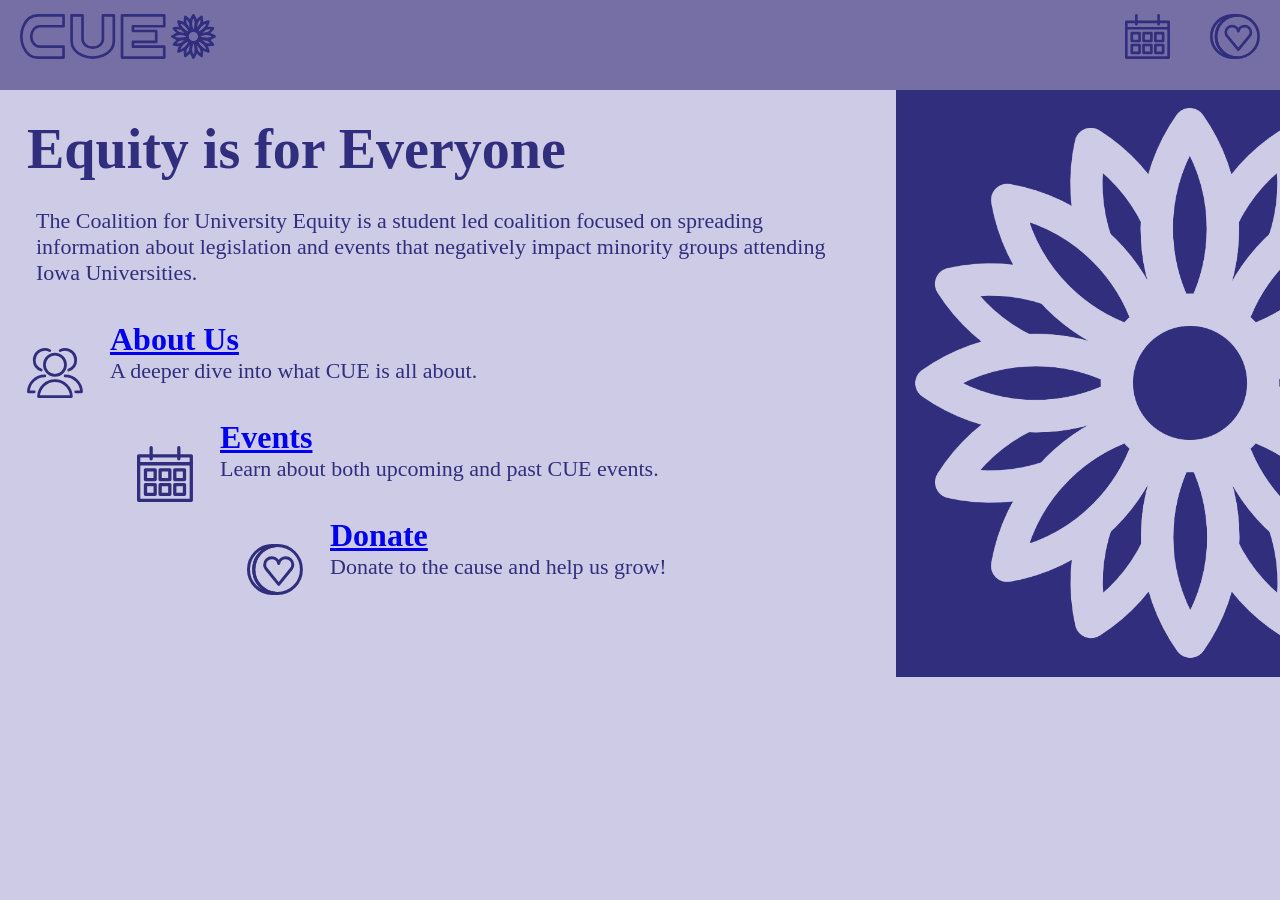
==== index.html @ 06facc8b "Filled out index.html; optimized index.html for mobile; incorporated icons into navbar" ====
<!DOCTYPE html>
<html lang="en">
    <head>
        <title>Home | Coalition for University Equity</title>
        <meta charset="utf-8" />
        <meta name="viewport" content="width=device-width, initial-scale=1" />
        <link rel="stylesheet" href="styles.css" />
    </head>
    <body>
        <div class="navbar">
            <a href="index.html"><img src="assets/cue_logo_flower.svg" alt="Home" class="navbar-logo"></a>
            <a href="donate.html" style="float: right"><img src="assets/donations.svg" alt="Donate" class="navbar-logo"></img></a>
            <a href="events.html" style="float: right"><img src="assets/events.svg" alt="Events" class="navbar-logo"></img></a>
        </div>
        <img src="assets/logo-vertical.png" alt="Coalition for University Equity logo" class="logo-vertical-img" />
        <div class="main">
            <h1><strong>Equity is for Everyone</strong></h1>
            <p>The Coalition for University Equity is a student led coalition focused on spreading information
                about legislation and events that negatively impact minority groups attending Iowa Universities.<br></br></p>
            <a href="about-us.html"><img src="assets/about.svg" alt="About Us" class="logo-small"></img></a>
            <h2><strong><a href="about-us.html">About Us</a></strong></h2>
            <p>A deeper dive into what CUE is all about.<br></br></p>
            <a href="events.html"><img src="assets/events.svg" alt="Events" class="logo-small"></img></a>
            <h2><strong><a href="events.html">Events</a></strong></h2>
            <p>Learn about both upcoming and past CUE events.<br></br></p>
            <a href="donate.html"><img src="assets/donations.svg" alt="Donate" class="logo-small"></img></a>
            <h2><strong><a href="donate.html">Donate</a></strong></h2>
            <p>Donate to the cause and help us grow!</p>
        </div>
    </body>
</html>
---- styles.css ----
html, body {
    background: #cecbe6;
    color: #302e7d;
    /*overflow: hidden;*/
    margin: 0 0 0 0;
}

.navbar {
  overflow: hidden;
  background: #756FA6;
  float: top;
  margin: 0 0 0 0;
  z-index: 999;
  width: 100%;
  height: 10vh;
}

.navbar a {
  float: left;
  display: block;
  text-align: center;
  padding: 14px 20px;
  text-decoration: none;
}

.navbar-logo {
    padding: 0px 0px;
    height: 5vh;
}

@media (min-aspect-ratio: 1/1)
{
    .logo-vertical-img {
        float: right;
        margin: 0 0 0 3vmin;
        top: 10vh;
        right: 0;
        max-height: 90vh;
        max-width: 30vw;
        width: auto;
        aspect-ratio: auto;
    }

    .main {
        padding: 0 0;
        text-align: left;
    }

    .main h1{
        font-size: 56px;
        margin: 3vmin 3vmin 3vmin 3vmin;
    }

    .main h2{
        font-size: 32px;
        margin: 0 4vmin 0 4vmin;
    }

    .main p{
        font-size: 22px;
        margin: 0 4vmin 1vmin 4vmin;
    }

    .logo-small {
        float: left;
        width: 56px;
        margin: 3vmin 3vmin 3vmin 3vmin;
    }
}

@media (max-aspect-ratio: 1/1)
{
    .logo-vertical-img {
        height: 0px;
    }

    .main {
        padding: 0 0;
        text-align: center;
    }

    .main h1{
        font-size: 40px;
        margin: 3vmin 3vmin 3vmin 3vmin;
    }

    .main h2{
        font-size: 30px;
        margin: 0 4vmin 0 4vmin;
    }

    .main p{
        font-size: 18px;
        margin: 0 4vmin 0 4vmin;
    }

    .logo-small {
        float: top;
        width: 40px;
        margin: 0vmin 3vmin 0vmin 3vmin;
    }
}

.logo-large {
    float: left;
    width: 72px;
    margin: 3vmin 3vmin 3vmin 3vmin;
}

.donations{
    padding: 0 0;
}

.donations h1{
    font-size: 64px;
    margin: 0 3vmin 0 3vmin;
}

.donations h2{
    font-size: 48px;
    margin: 0 3vmin 0 3vmin;
}

.donations p{
    font-size: 28px;
    margin: 0 3vmin 0 3vmin;
}
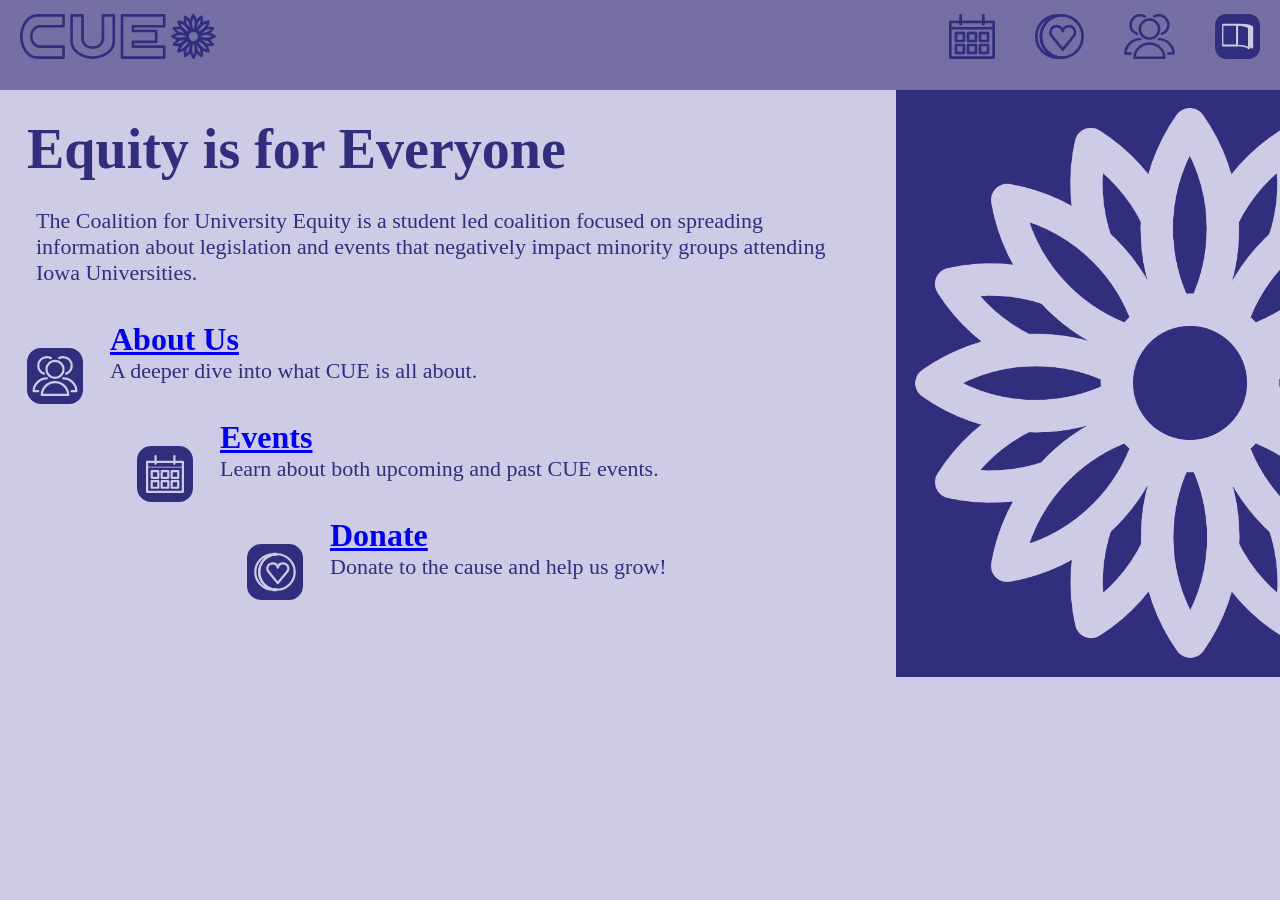
==== commit 309992bc: "Updated some assets, imported zines" ====
--- a/index.html
+++ b/index.html
@@ -9,6 +9,8 @@
     <body>
         <div class="navbar">
             <a href="index.html"><img src="assets/cue_logo_flower.svg" alt="Home" class="navbar-logo"></a>
+            <a href="zines.html" style="float: right"><img src="assets/zines_dark.svg" alt="Zines" class="navbar-logo"></img></a>
+            <a href="about-us.html" style="float: right"><img src="assets/about.svg" alt="About Us" class="navbar-logo"></img></a>
             <a href="donate.html" style="float: right"><img src="assets/donations.svg" alt="Donate" class="navbar-logo"></img></a>
             <a href="events.html" style="float: right"><img src="assets/events.svg" alt="Events" class="navbar-logo"></img></a>
         </div>
@@ -17,13 +19,13 @@
             <h1><strong>Equity is for Everyone</strong></h1>
             <p>The Coalition for University Equity is a student led coalition focused on spreading information
                 about legislation and events that negatively impact minority groups attending Iowa Universities.<br></br></p>
-            <a href="about-us.html"><img src="assets/about.svg" alt="About Us" class="logo-small"></img></a>
+            <a href="about-us.html"><img src="assets/about_dark.svg" alt="About Us" class="logo-small"></img></a>
             <h2><strong><a href="about-us.html">About Us</a></strong></h2>
             <p>A deeper dive into what CUE is all about.<br></br></p>
-            <a href="events.html"><img src="assets/events.svg" alt="Events" class="logo-small"></img></a>
+            <a href="events.html"><img src="assets/events_dark.svg" alt="Events" class="logo-small"></img></a>
             <h2><strong><a href="events.html">Events</a></strong></h2>
             <p>Learn about both upcoming and past CUE events.<br></br></p>
-            <a href="donate.html"><img src="assets/donations.svg" alt="Donate" class="logo-small"></img></a>
+            <a href="donate.html"><img src="assets/donations_dark.svg" alt="Donate" class="logo-small"></img></a>
             <h2><strong><a href="donate.html">Donate</a></strong></h2>
             <p>Donate to the cause and help us grow!</p>
         </div>
--- a/styles.css
+++ b/styles.css
@@ -66,6 +66,18 @@
         width: 56px;
         margin: 3vmin 3vmin 3vmin 3vmin;
     }
+
+    .logo-large {
+    float: left;
+    width: 72px;
+    margin: 3vmin 3vmin 3vmin 3vmin;
+    }
+
+    .logo-mobile {
+        float: top;
+        width: 0px;
+        margin: 0vmin 0vmin 0vmin 0vmin;
+    }
 }
 
 @media (max-aspect-ratio: 1/1)
@@ -99,12 +111,18 @@
         width: 40px;
         margin: 0vmin 3vmin 0vmin 3vmin;
     }
-}
 
-.logo-large {
-    float: left;
-    width: 72px;
-    margin: 3vmin 3vmin 3vmin 3vmin;
+    .logo-large {
+    float: top;
+    width: 64px;
+    margin: 0vmin 3vmin 0vmin 3vmin;
+    }
+
+    .logo-mobile {
+        float: top;
+        width: 64px;
+        margin: 3vmin 3vmin 3vmin 3vmin;
+    }
 }
 
 .donations{
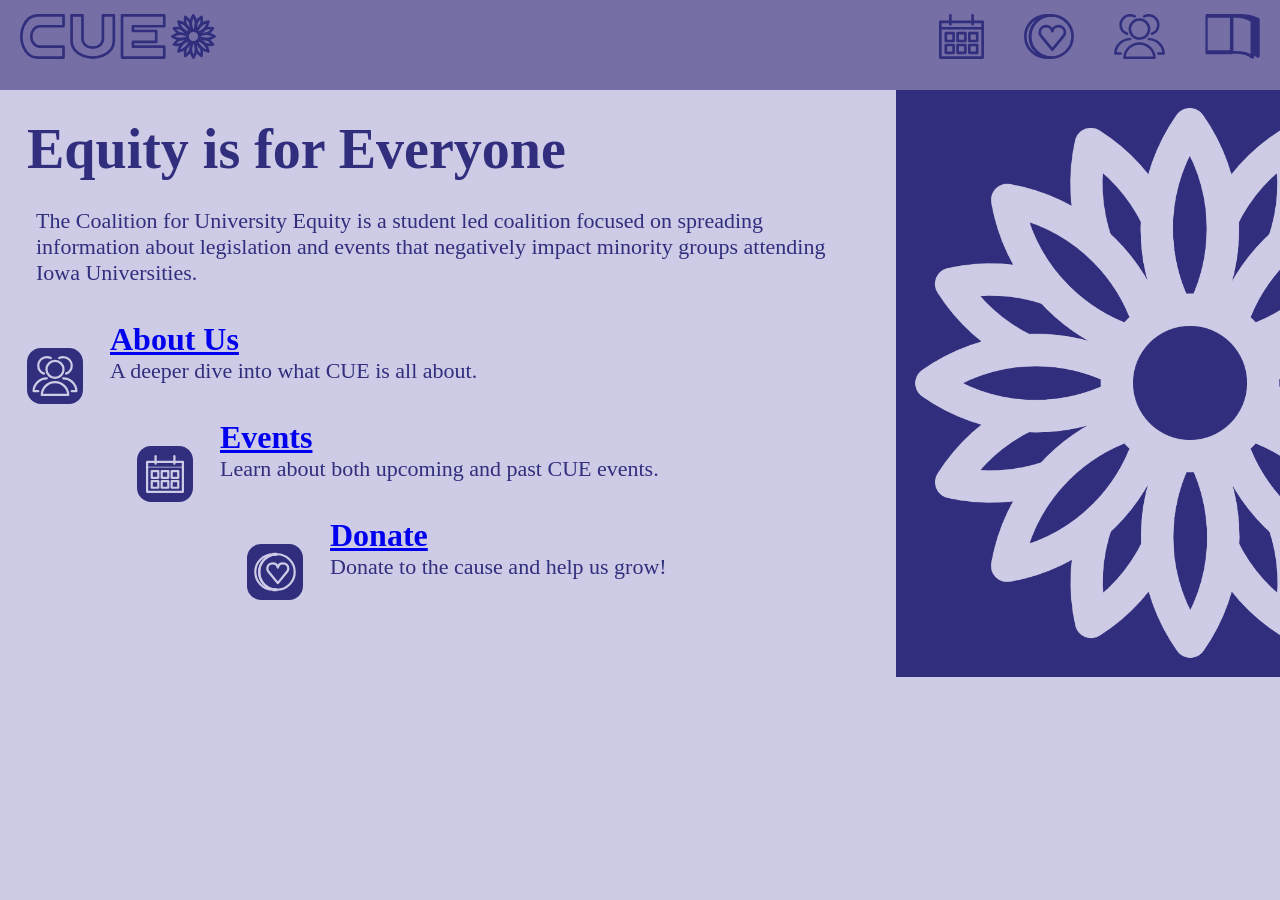
==== commit 4b3e6a6e: "Implemented the no background version of the zines icon" ====
--- a/index.html
+++ b/index.html
@@ -9,7 +9,7 @@
     <body>
         <div class="navbar">
             <a href="index.html"><img src="assets/cue_logo_flower.svg" alt="Home" class="navbar-logo"></a>
-            <a href="zines.html" style="float: right"><img src="assets/zines_dark.svg" alt="Zines" class="navbar-logo"></img></a>
+            <a href="zines.html" style="float: right"><img src="assets/zines.svg" alt="Zines" class="navbar-logo"></img></a>
             <a href="about-us.html" style="float: right"><img src="assets/about.svg" alt="About Us" class="navbar-logo"></img></a>
             <a href="donate.html" style="float: right"><img src="assets/donations.svg" alt="Donate" class="navbar-logo"></img></a>
             <a href="events.html" style="float: right"><img src="assets/events.svg" alt="Events" class="navbar-logo"></img></a>
--- a/styles.css
+++ b/styles.css
@@ -31,6 +31,17 @@
 @media (min-aspect-ratio: 1/1)
 {
     .logo-vertical-img {
+        float: right;
+        margin: 0 0 0 3vmin;
+        top: 10vh;
+        right: 0;
+        max-height: 90vh;
+        max-width: 30vw;
+        width: auto;
+        aspect-ratio: auto;
+    }
+
+    .zines-video {
         float: right;
         margin: 0 0 0 3vmin;
         top: 10vh;
@@ -84,6 +95,17 @@
 {
     .logo-vertical-img {
         height: 0px;
+    }
+
+    .zines-video {
+        display: block;
+        margin: 0 0 0 0;
+        top: 10vh;
+        right: 0;
+        max-width: 50vw;
+        max-height: 50vh;
+        width: auto;
+        aspect-ratio: auto;
     }
 
     .main {
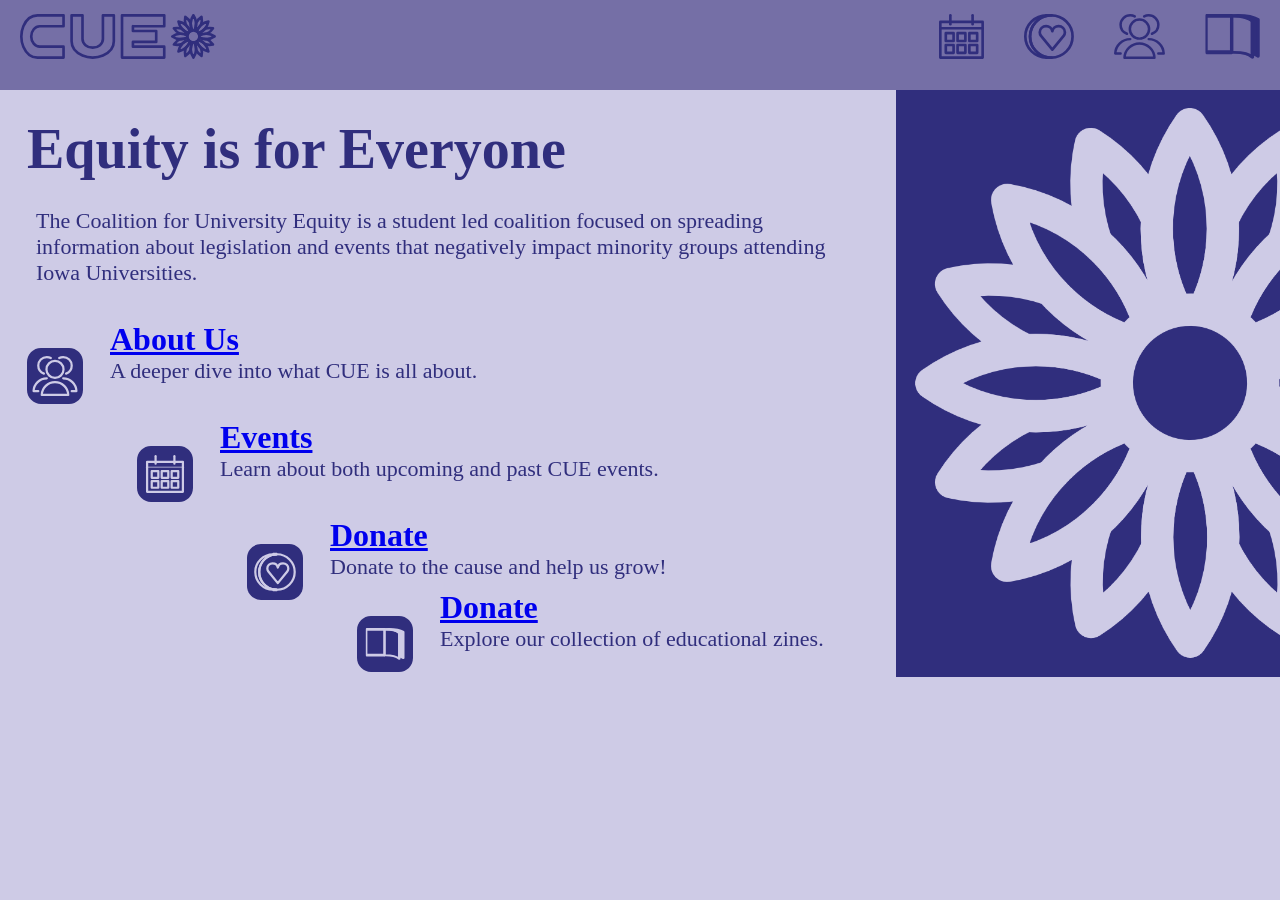
==== commit 97438330: "Added a blurb for the zines page" ====
--- a/index.html
+++ b/index.html
@@ -28,6 +28,9 @@
             <a href="donate.html"><img src="assets/donations_dark.svg" alt="Donate" class="logo-small"></img></a>
             <h2><strong><a href="donate.html">Donate</a></strong></h2>
             <p>Donate to the cause and help us grow!</p>
+            <a href="zines.html"><img src="assets/zines_dark.svg" alt="Zines" class="logo-small"></img></a>
+            <h2><strong><a href="zines.html">Donate</a></strong></h2>
+            <p>Explore our collection of educational zines.</p>
         </div>
     </body>
 </html>
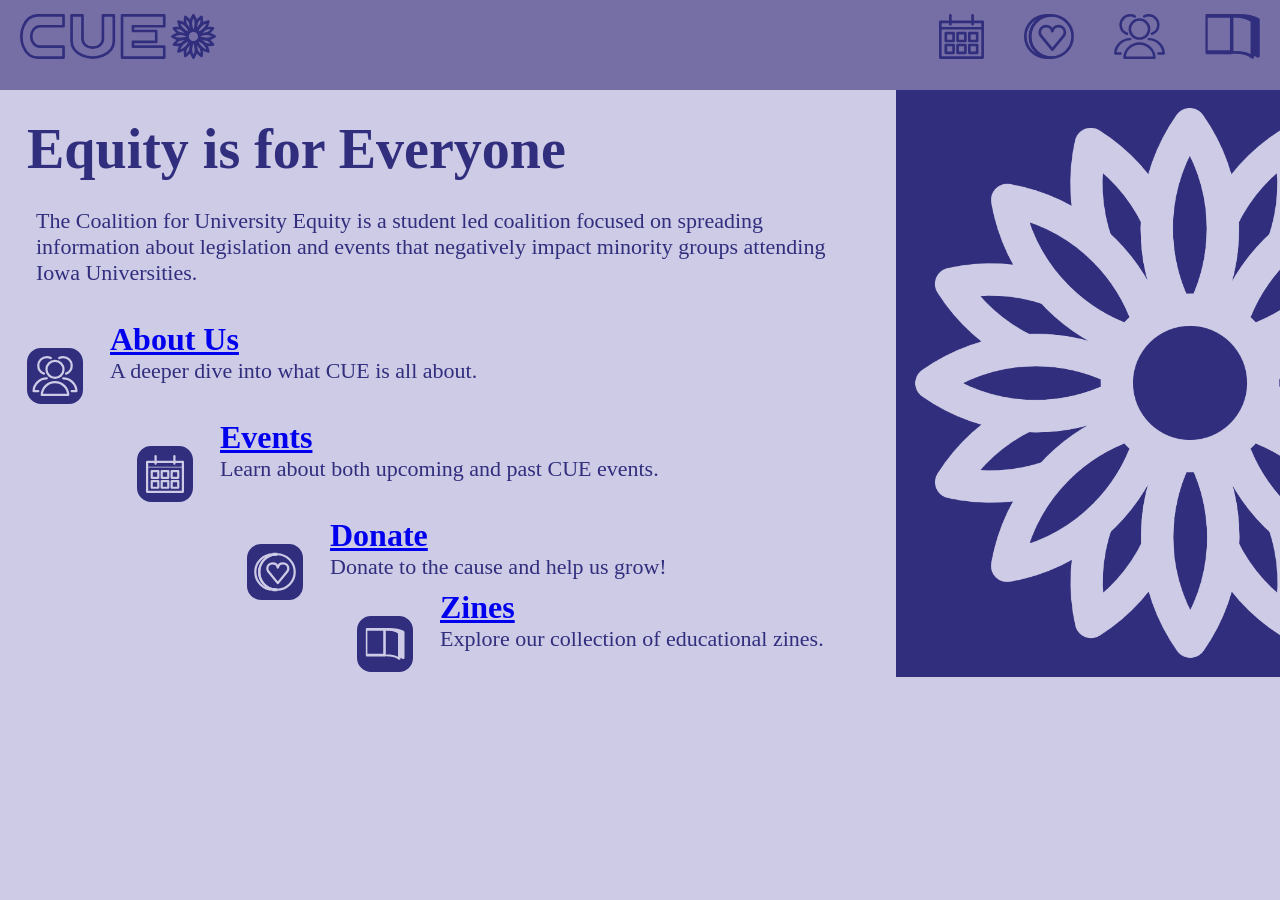
==== commit 9e586258: "Fixed an error where the zines page was labeled "Donate"" ====
--- a/index.html
+++ b/index.html
@@ -29,7 +29,7 @@
             <h2><strong><a href="donate.html">Donate</a></strong></h2>
             <p>Donate to the cause and help us grow!</p>
             <a href="zines.html"><img src="assets/zines_dark.svg" alt="Zines" class="logo-small"></img></a>
-            <h2><strong><a href="zines.html">Donate</a></strong></h2>
+            <h2><strong><a href="zines.html">Zines</a></strong></h2>
             <p>Explore our collection of educational zines.</p>
         </div>
     </body>
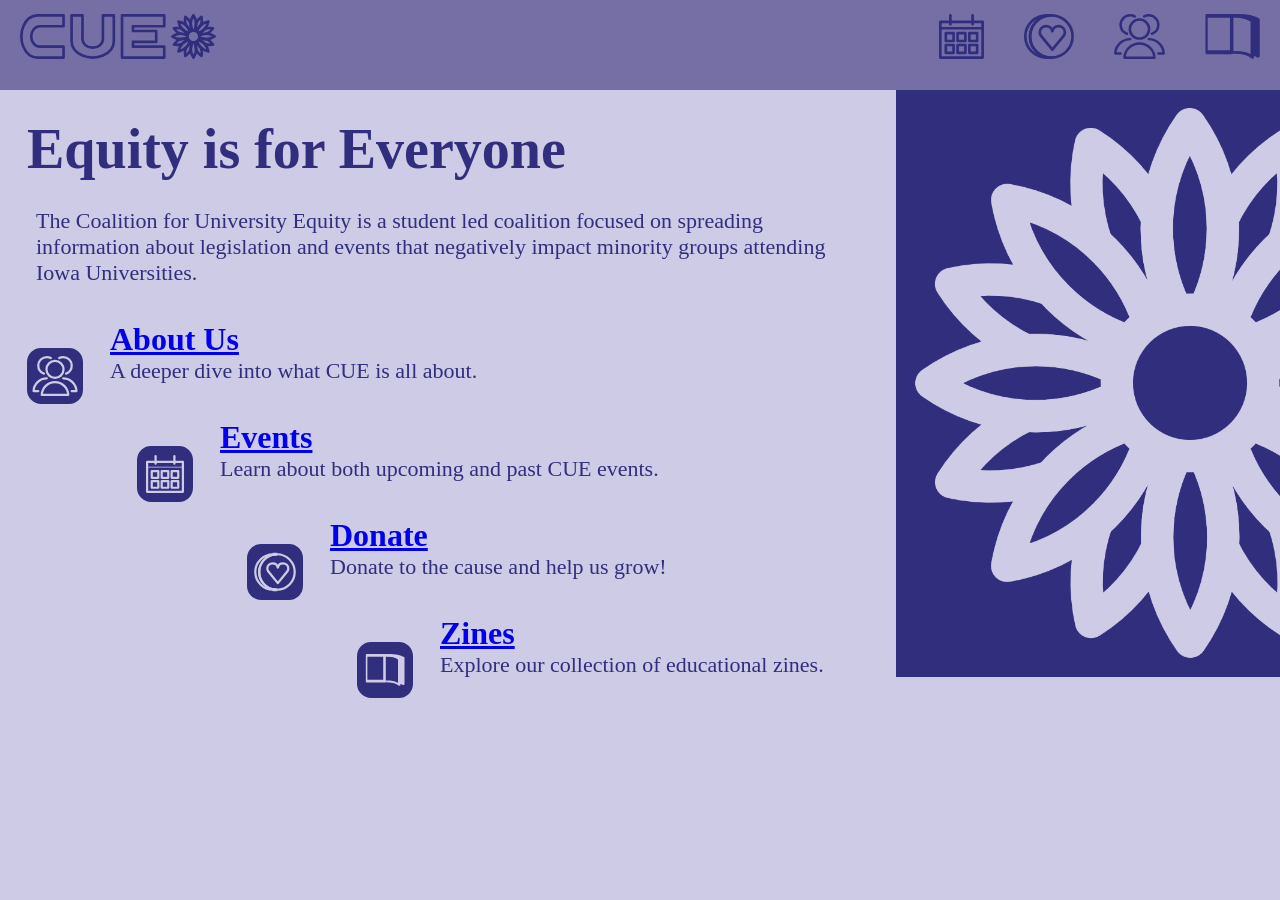
==== commit 8d5da0e0: "Fixed a spacing error" ====
--- a/index.html
+++ b/index.html
@@ -27,7 +27,7 @@
             <p>Learn about both upcoming and past CUE events.<br></br></p>
             <a href="donate.html"><img src="assets/donations_dark.svg" alt="Donate" class="logo-small"></img></a>
             <h2><strong><a href="donate.html">Donate</a></strong></h2>
-            <p>Donate to the cause and help us grow!</p>
+            <p>Donate to the cause and help us grow!<br></br></p>
             <a href="zines.html"><img src="assets/zines_dark.svg" alt="Zines" class="logo-small"></img></a>
             <h2><strong><a href="zines.html">Zines</a></strong></h2>
             <p>Explore our collection of educational zines.</p>
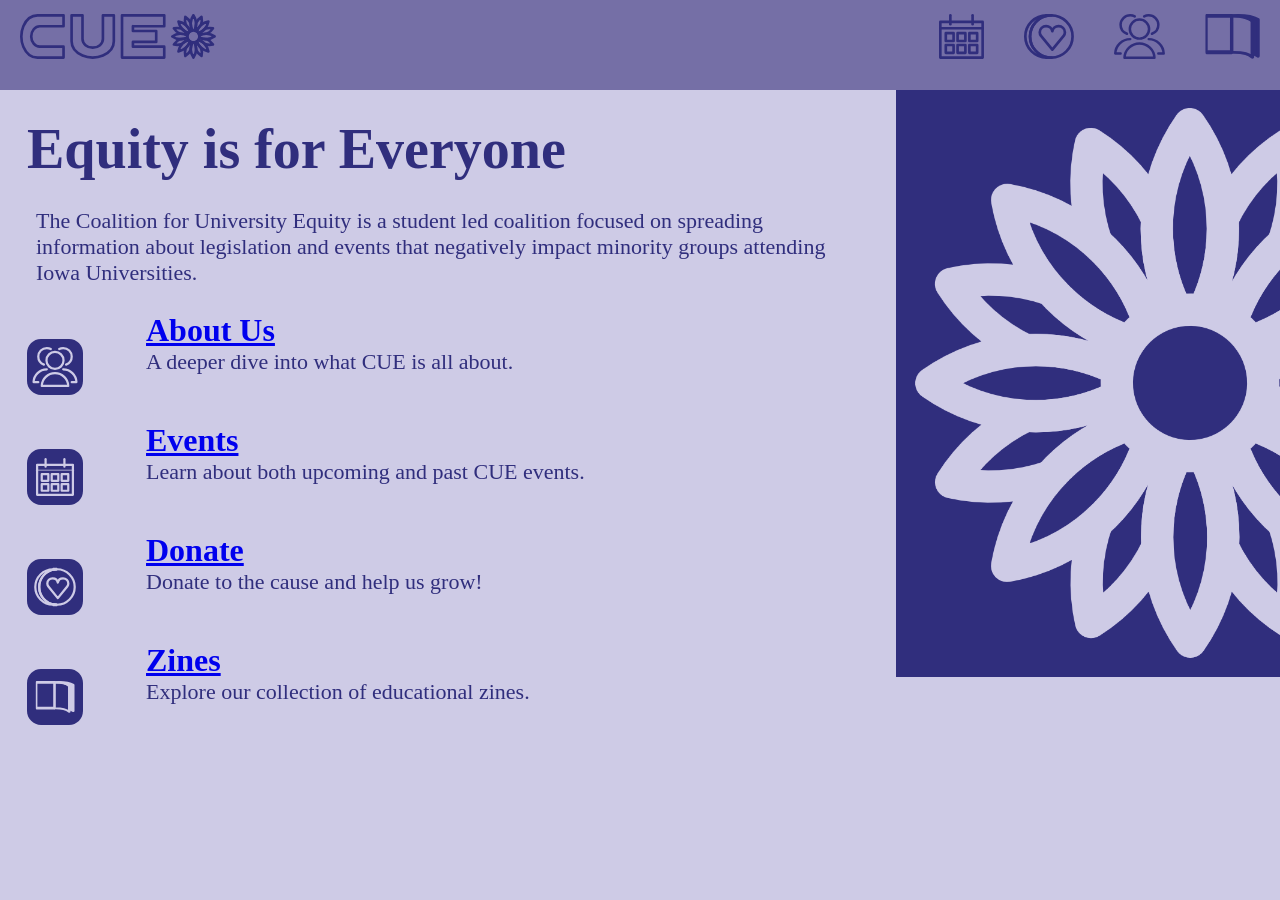
==== commit ce71adf5: "Fixed other bug??" ====
--- a/index.html
+++ b/index.html
@@ -19,18 +19,36 @@
             <h1><strong>Equity is for Everyone</strong></h1>
             <p>The Coalition for University Equity is a student led coalition focused on spreading information
                 about legislation and events that negatively impact minority groups attending Iowa Universities.<br></br></p>
-            <a href="about-us.html"><img src="assets/about_dark.svg" alt="About Us" class="logo-small"></img></a>
-            <h2><strong><a href="about-us.html">About Us</a></strong></h2>
-            <p>A deeper dive into what CUE is all about.<br></br></p>
-            <a href="events.html"><img src="assets/events_dark.svg" alt="Events" class="logo-small"></img></a>
-            <h2><strong><a href="events.html">Events</a></strong></h2>
-            <p>Learn about both upcoming and past CUE events.<br></br></p>
-            <a href="donate.html"><img src="assets/donations_dark.svg" alt="Donate" class="logo-small"></img></a>
-            <h2><strong><a href="donate.html">Donate</a></strong></h2>
-            <p>Donate to the cause and help us grow!<br></br></p>
-            <a href="zines.html"><img src="assets/zines_dark.svg" alt="Zines" class="logo-small"></img></a>
-            <h2><strong><a href="zines.html">Zines</a></strong></h2>
-            <p>Explore our collection of educational zines.</p>
+            <div class="container">
+                <div class="container-2">
+                    <a href="about-us.html"><img src="assets/about_dark.svg" alt="About Us" class="logo-small"></img></a>
+                    <div class="container-3">
+                        <h2><strong><a href="about-us.html">About Us</a></strong></h2>
+                        <p>A deeper dive into what CUE is all about.<br></br></p>
+                    </div>
+                </div>
+                <div class="container-2">
+                    <a href="events.html"><img src="assets/events_dark.svg" alt="Events" class="logo-small"></img></a>
+                    <div class="container-3">
+                        <h2><strong><a href="events.html">Events</a></strong></h2>
+                        <p>Learn about both upcoming and past CUE events.<br></br></p>
+                    </div>
+                </div>
+                <div class="container-2">
+                    <a href="donate.html"><img src="assets/donations_dark.svg" alt="Donate" class="logo-small"></img></a>
+                    <div class="container-3">
+                        <h2><strong><a href="donate.html">Donate</a></strong></h2>
+                        <p>Donate to the cause and help us grow!<br></br></p>
+                    </div>
+                </div>
+                <div class="container-2">
+                    <a href="zines.html"><img src="assets/zines_dark.svg" alt="Zines" class="logo-small"></img></a>
+                    <div class="container-3">
+                        <h2><strong><a href="zines.html">Zines</a></strong></h2>
+                        <p>Explore our collection of educational zines.</p>
+                    </div>
+                </div>
+            </div>
         </div>
     </body>
 </html>
--- a/styles.css
+++ b/styles.css
@@ -69,7 +69,7 @@
 
     .main p{
         font-size: 22px;
-        margin: 0 4vmin 1vmin 4vmin;
+        margin: 0 4vmin 0 4vmin;
     }
 
     .logo-small {
@@ -88,6 +88,21 @@
         float: top;
         width: 0px;
         margin: 0vmin 0vmin 0vmin 0vmin;
+    }
+
+    .container {
+        display: flex;
+        flex-direction: column;
+    }
+
+    .container-2 {
+        display: flex;
+        flex-direction: row;
+    }
+
+    .container-3 {
+        display: flex;
+        flex-direction: column;
     }
 }
 
@@ -145,6 +160,21 @@
         width: 64px;
         margin: 3vmin 3vmin 3vmin 3vmin;
     }
+
+    .container {
+        display: flex;
+        flex-direction: column;
+    }
+
+    .container-2 {
+        display: flex;
+        flex-direction: column;
+    }
+
+    .container-3 {
+        display: flex;
+        flex-direction: column;
+    }
 }
 
 .donations{
@@ -164,4 +194,11 @@
 .donations p{
     font-size: 28px;
     margin: 0 3vmin 0 3vmin;
+}
+
+.calendar {
+    border: 0;
+    width: 100vh;
+    max-width: 100vw;
+    height: 85vh;
 }
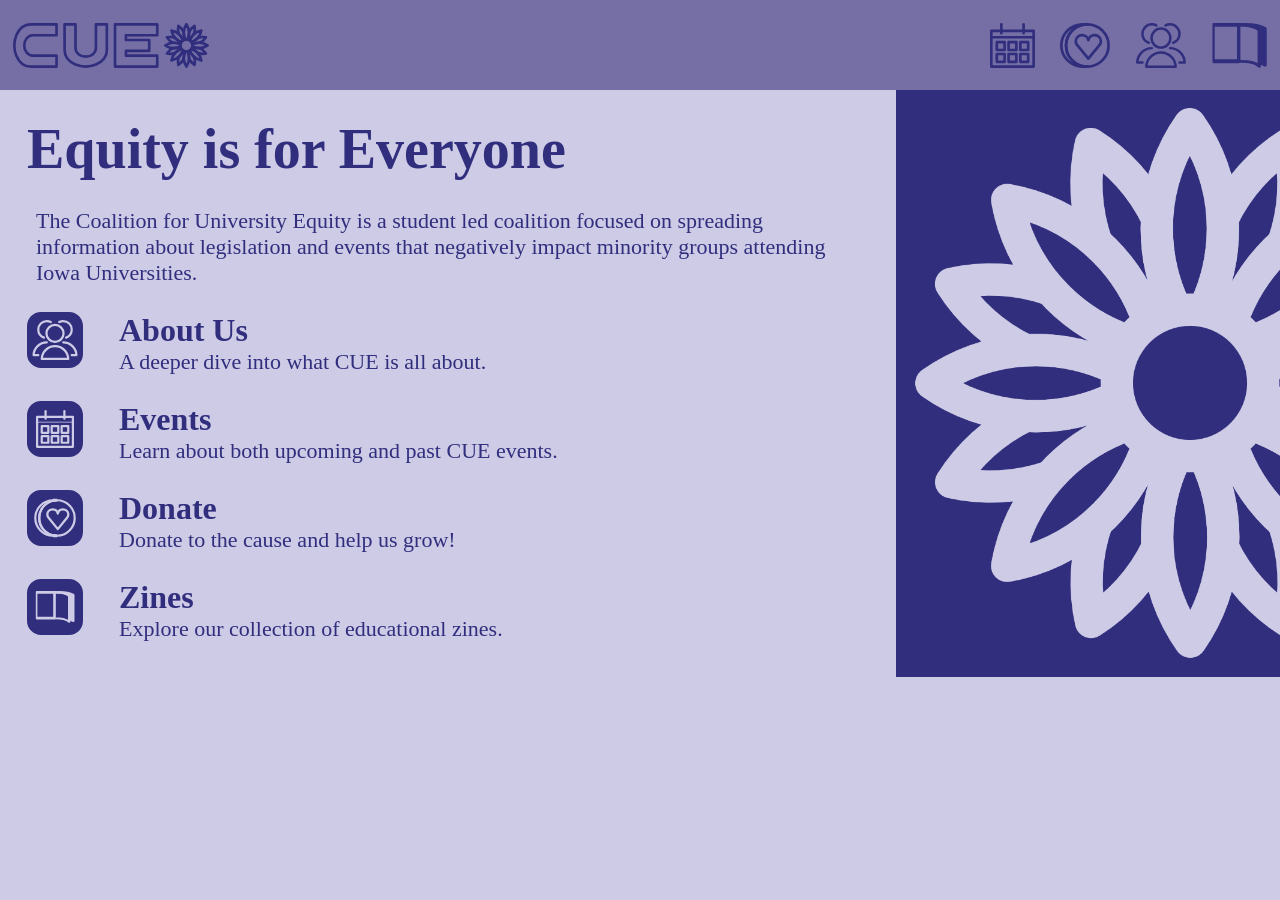
==== commit 4757b9e9: "Fixed spacing issues" ====
--- a/index.html
+++ b/index.html
@@ -23,28 +23,28 @@
                 <div class="container-2">
                     <a href="about-us.html"><img src="assets/about_dark.svg" alt="About Us" class="logo-small"></img></a>
                     <div class="container-3">
-                        <h2><strong><a href="about-us.html">About Us</a></strong></h2>
+                        <h2><strong>About Us</strong></h2>
                         <p>A deeper dive into what CUE is all about.<br></br></p>
                     </div>
                 </div>
                 <div class="container-2">
                     <a href="events.html"><img src="assets/events_dark.svg" alt="Events" class="logo-small"></img></a>
                     <div class="container-3">
-                        <h2><strong><a href="events.html">Events</a></strong></h2>
+                        <h2><strong>Events</strong></h2>
                         <p>Learn about both upcoming and past CUE events.<br></br></p>
                     </div>
                 </div>
                 <div class="container-2">
                     <a href="donate.html"><img src="assets/donations_dark.svg" alt="Donate" class="logo-small"></img></a>
                     <div class="container-3">
-                        <h2><strong><a href="donate.html">Donate</a></strong></h2>
+                        <h2><strong>Donate</strong></h2>
                         <p>Donate to the cause and help us grow!<br></br></p>
                     </div>
                 </div>
                 <div class="container-2">
                     <a href="zines.html"><img src="assets/zines_dark.svg" alt="Zines" class="logo-small"></img></a>
                     <div class="container-3">
-                        <h2><strong><a href="zines.html">Zines</a></strong></h2>
+                        <h2><strong>Zines</strong></h2>
                         <p>Explore our collection of educational zines.</p>
                     </div>
                 </div>
--- a/styles.css
+++ b/styles.css
@@ -3,24 +3,25 @@
     color: #302e7d;
     /*overflow: hidden;*/
     margin: 0 0 0 0;
+    -webkit-text-size-adjust: 100%;
 }
 
 .navbar {
-  overflow: hidden;
-  background: #756FA6;
-  float: top;
-  margin: 0 0 0 0;
-  z-index: 999;
-  width: 100%;
-  height: 10vh;
+    overflow: hidden;
+    background: #756FA6;
+    float: top;
+    margin: 0 0 0 0;
+    z-index: 999;
+    width: 100%;
+    height: 10vh;
 }
 
 .navbar a {
-  float: left;
-  display: block;
-  text-align: center;
-  padding: 14px 20px;
-  text-decoration: none;
+    float: left;
+    display: flex;
+    text-align: center;
+    padding: 2.5vh 1vw;
+    text-decoration: none;
 }
 
 .navbar-logo {
@@ -75,13 +76,13 @@
     .logo-small {
         float: left;
         width: 56px;
-        margin: 3vmin 3vmin 3vmin 3vmin;
+        margin: 0 0 0 3vmin;
     }
 
     .logo-large {
-    float: left;
-    width: 72px;
-    margin: 3vmin 3vmin 3vmin 3vmin;
+        float: left;
+        width: 72px;
+        margin: 0 0 3vmin 3vmin;
     }
 
     .logo-mobile {
@@ -150,9 +151,9 @@
     }
 
     .logo-large {
-    float: top;
-    width: 64px;
-    margin: 0vmin 3vmin 0vmin 3vmin;
+        float: top;
+        width: 64px;
+        margin: 0vmin 3vmin 0vmin 3vmin;
     }
 
     .logo-mobile {
@@ -169,6 +170,7 @@
     .container-2 {
         display: flex;
         flex-direction: column;
+        align-items: center;
     }
 
     .container-3 {
@@ -177,25 +179,6 @@
     }
 }
 
-.donations{
-    padding: 0 0;
-}
-
-.donations h1{
-    font-size: 64px;
-    margin: 0 3vmin 0 3vmin;
-}
-
-.donations h2{
-    font-size: 48px;
-    margin: 0 3vmin 0 3vmin;
-}
-
-.donations p{
-    font-size: 28px;
-    margin: 0 3vmin 0 3vmin;
-}
-
 .calendar {
     border: 0;
     width: 100vh;
